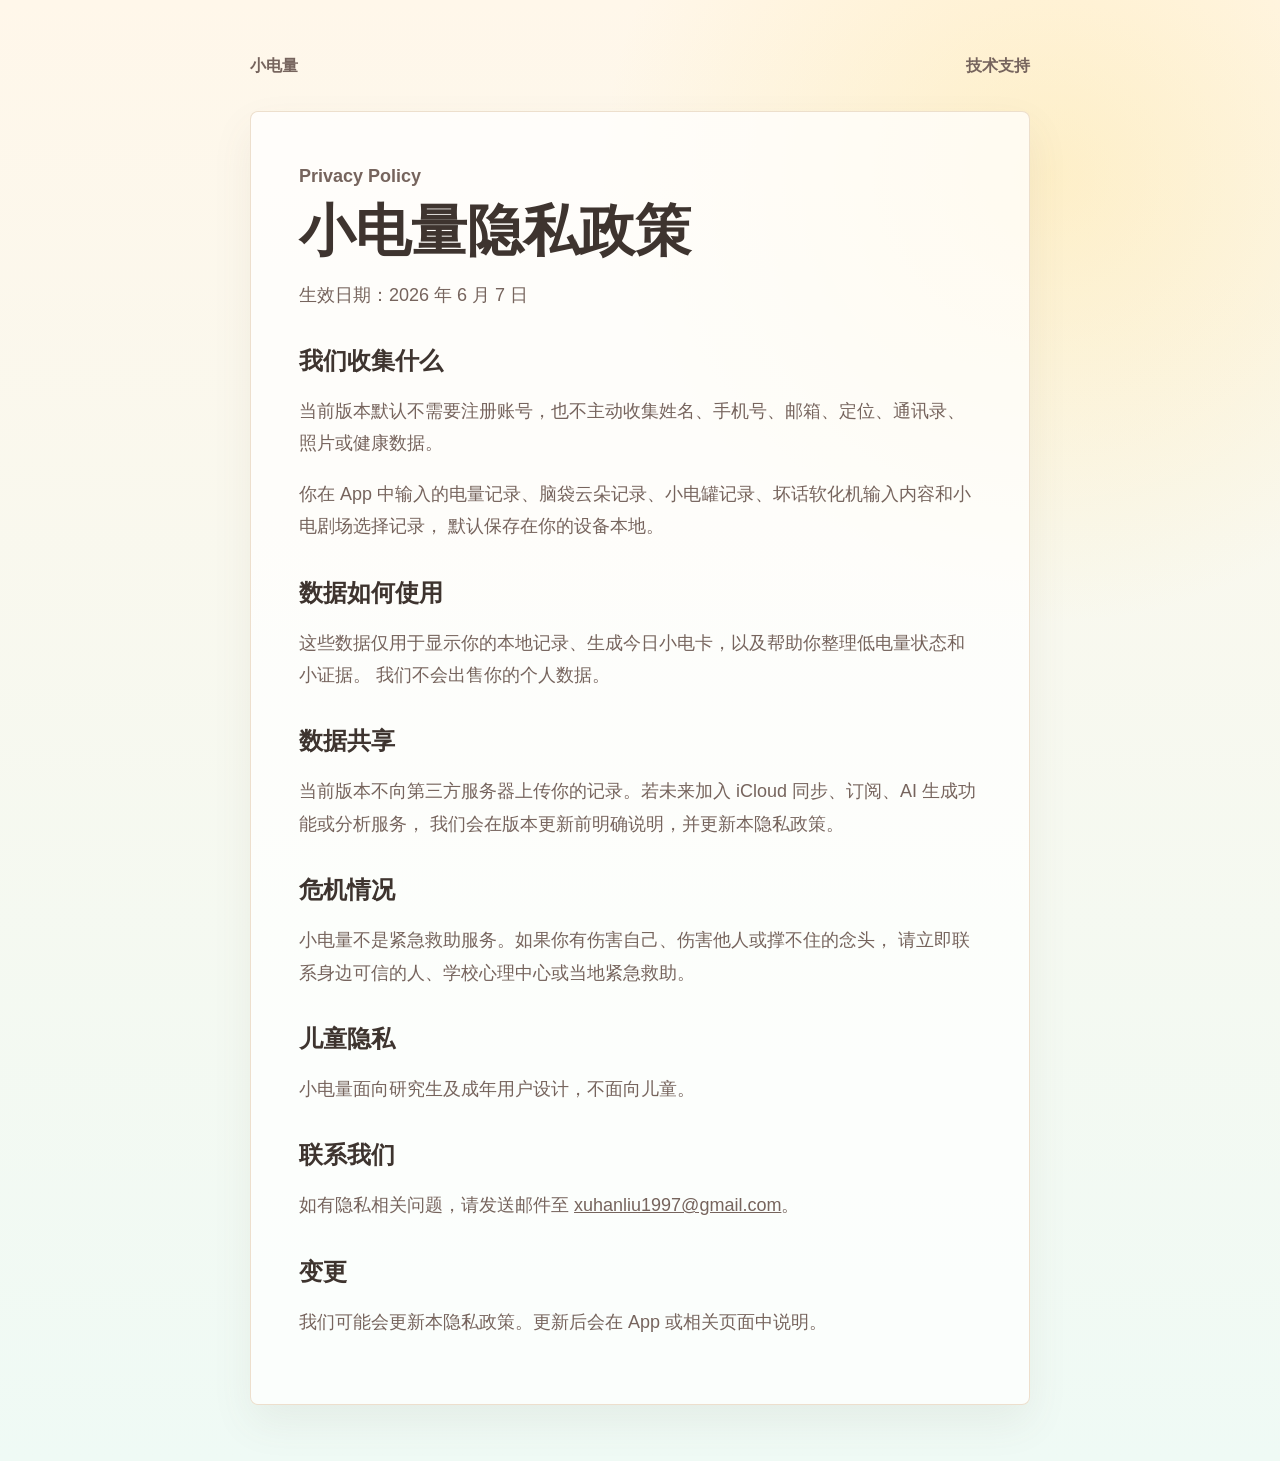
==== privacy.html @ ebfe357f "Add XiaoDianLi support site" ====
<!doctype html>
<html lang="zh-Hans">
  <head>
    <meta charset="utf-8">
    <meta name="viewport" content="width=device-width, initial-scale=1">
    <title>小电量隐私政策</title>
    <meta name="description" content="小电量 App 隐私政策。">
    <link rel="stylesheet" href="styles.css">
  </head>
  <body>
    <main class="page narrow">
      <nav class="topnav">
        <a href="index.html">小电量</a>
        <a href="support.html">技术支持</a>
      </nav>

      <article class="content">
        <p class="eyebrow">Privacy Policy</p>
        <h1>小电量隐私政策</h1>
        <p class="muted">生效日期：2026 年 6 月 7 日</p>

        <h2>我们收集什么</h2>
        <p>
          当前版本默认不需要注册账号，也不主动收集姓名、手机号、邮箱、定位、通讯录、照片或健康数据。
        </p>
        <p>
          你在 App 中输入的电量记录、脑袋云朵记录、小电罐记录、坏话软化机输入内容和小电剧场选择记录，
          默认保存在你的设备本地。
        </p>

        <h2>数据如何使用</h2>
        <p>
          这些数据仅用于显示你的本地记录、生成今日小电卡，以及帮助你整理低电量状态和小证据。
          我们不会出售你的个人数据。
        </p>

        <h2>数据共享</h2>
        <p>
          当前版本不向第三方服务器上传你的记录。若未来加入 iCloud 同步、订阅、AI 生成功能或分析服务，
          我们会在版本更新前明确说明，并更新本隐私政策。
        </p>

        <h2>危机情况</h2>
        <p>
          小电量不是紧急救助服务。如果你有伤害自己、伤害他人或撑不住的念头，
          请立即联系身边可信的人、学校心理中心或当地紧急救助。
        </p>

        <h2>儿童隐私</h2>
        <p>小电量面向研究生及成年用户设计，不面向儿童。</p>

        <h2>联系我们</h2>
        <p>
          如有隐私相关问题，请发送邮件至
          <a href="mailto:xuhanliu1997@gmail.com">xuhanliu1997@gmail.com</a>。
        </p>

        <h2>变更</h2>
        <p>我们可能会更新本隐私政策。更新后会在 App 或相关页面中说明。</p>
      </article>
    </main>
  </body>
</html>
---- styles.css ----
:root {
  color-scheme: light;
  --ink: #3e342f;
  --soft-ink: #76645d;
  --paper: #fffaf2;
  --card: #ffffff;
  --line: #ecdcc8;
  --mint: #dff5ec;
  --peach: #ffe7df;
  --honey: #ffe08a;
  --button: #6d5a51;
}

* {
  box-sizing: border-box;
}

body {
  margin: 0;
  min-height: 100vh;
  font-family: -apple-system, BlinkMacSystemFont, "Hiragino Sans GB", "PingFang SC", "Microsoft YaHei", sans-serif;
  background:
    radial-gradient(circle at 82% 12%, rgba(255, 224, 138, 0.36), transparent 28rem),
    linear-gradient(180deg, #fff7ea 0%, #effaf5 100%);
  color: var(--ink);
}

a {
  color: inherit;
}

.page {
  width: min(1040px, calc(100% - 32px));
  margin: 0 auto;
  padding: 56px 0;
}

.narrow {
  width: min(780px, calc(100% - 32px));
}

.hero {
  min-height: calc(100vh - 112px);
  display: flex;
  flex-direction: column;
  justify-content: center;
  gap: 28px;
}

.brand {
  display: flex;
  align-items: center;
  gap: 20px;
}

.brand img {
  width: 92px;
  height: 92px;
  border-radius: 24px;
  box-shadow: 0 16px 34px rgba(90, 70, 55, 0.16);
}

.eyebrow {
  margin: 0 0 10px;
  color: var(--soft-ink);
  font-weight: 700;
  letter-spacing: 0;
}

h1 {
  margin: 0;
  font-size: clamp(44px, 8vw, 92px);
  line-height: 1.04;
  letter-spacing: 0;
}

.lead {
  max-width: 760px;
  margin: 0;
  font-size: 30px;
  line-height: 1.45;
  color: var(--soft-ink);
}

.actions {
  display: flex;
  flex-wrap: wrap;
  gap: 12px;
}

.actions a,
.topnav a {
  text-decoration: none;
  font-weight: 800;
}

.actions a {
  display: inline-flex;
  min-height: 48px;
  align-items: center;
  border-radius: 24px;
  padding: 0 22px;
  background: var(--button);
  color: #fffaf2;
}

.actions a + a {
  background: #fff;
  color: var(--ink);
  border: 1px solid var(--line);
}

.topnav {
  display: flex;
  justify-content: space-between;
  gap: 16px;
  margin-bottom: 34px;
  color: var(--soft-ink);
}

.content {
  background: rgba(255, 255, 255, 0.72);
  border: 1px solid rgba(236, 220, 200, 0.9);
  border-radius: 8px;
  padding: clamp(24px, 5vw, 48px);
  box-shadow: 0 18px 42px rgba(103, 84, 76, 0.08);
}

.content h1 {
  font-size: clamp(34px, 6vw, 56px);
}

.content h2 {
  margin: 34px 0 12px;
  font-size: 24px;
  letter-spacing: 0;
}

.content p,
.features {
  font-size: 18px;
  line-height: 1.8;
  color: var(--soft-ink);
}

.features {
  display: grid;
  gap: 10px;
  margin: 24px 0;
  padding-left: 22px;
}

.note {
  padding: 16px 18px;
  border-radius: 8px;
  background: var(--mint);
}

.muted {
  color: #9a887f;
}

.support-box {
  margin: 26px 0;
  padding: 22px;
  border-radius: 8px;
  background: var(--peach);
  border: 1px solid #f0cfc4;
}

.support-box p {
  margin: 0 0 6px;
  font-size: 15px;
  font-weight: 800;
}

.support-box a {
  font-size: 20px;
  font-weight: 800;
}

@media (max-width: 640px) {
  .page {
    padding: 32px 0;
  }

  .hero {
    min-height: calc(100vh - 64px);
  }

  .brand {
    align-items: flex-start;
  }

  .brand img {
    width: 72px;
    height: 72px;
    border-radius: 20px;
  }

  .lead {
    font-size: 23px;
  }
}
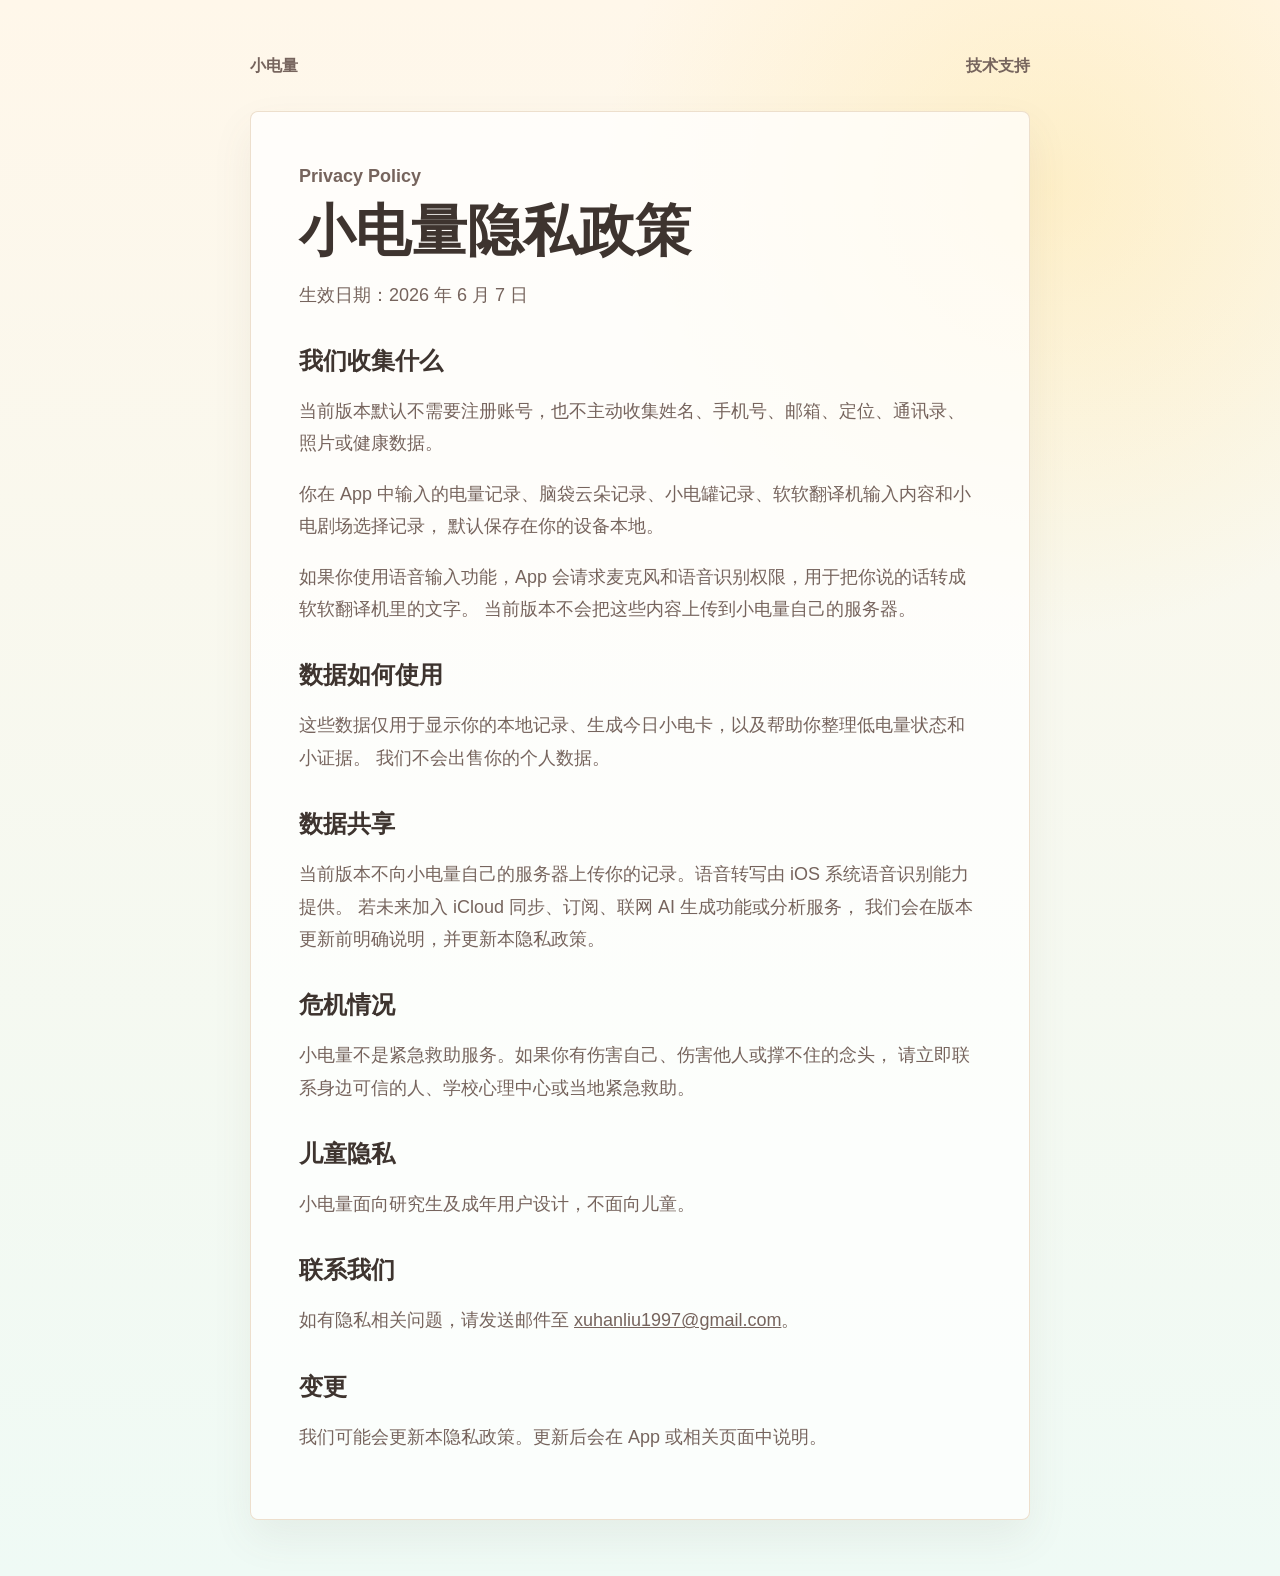
==== commit 15e1569f: "Update privacy text for voice input" ====
--- a/privacy.html
+++ b/privacy.html
@@ -24,8 +24,12 @@
           当前版本默认不需要注册账号，也不主动收集姓名、手机号、邮箱、定位、通讯录、照片或健康数据。
         </p>
         <p>
-          你在 App 中输入的电量记录、脑袋云朵记录、小电罐记录、坏话软化机输入内容和小电剧场选择记录，
+          你在 App 中输入的电量记录、脑袋云朵记录、小电罐记录、软软翻译机输入内容和小电剧场选择记录，
           默认保存在你的设备本地。
+        </p>
+        <p>
+          如果你使用语音输入功能，App 会请求麦克风和语音识别权限，用于把你说的话转成软软翻译机里的文字。
+          当前版本不会把这些内容上传到小电量自己的服务器。
         </p>
 
         <h2>数据如何使用</h2>
@@ -36,7 +40,8 @@
 
         <h2>数据共享</h2>
         <p>
-          当前版本不向第三方服务器上传你的记录。若未来加入 iCloud 同步、订阅、AI 生成功能或分析服务，
+          当前版本不向小电量自己的服务器上传你的记录。语音转写由 iOS 系统语音识别能力提供。
+          若未来加入 iCloud 同步、订阅、联网 AI 生成功能或分析服务，
           我们会在版本更新前明确说明，并更新本隐私政策。
         </p>
 
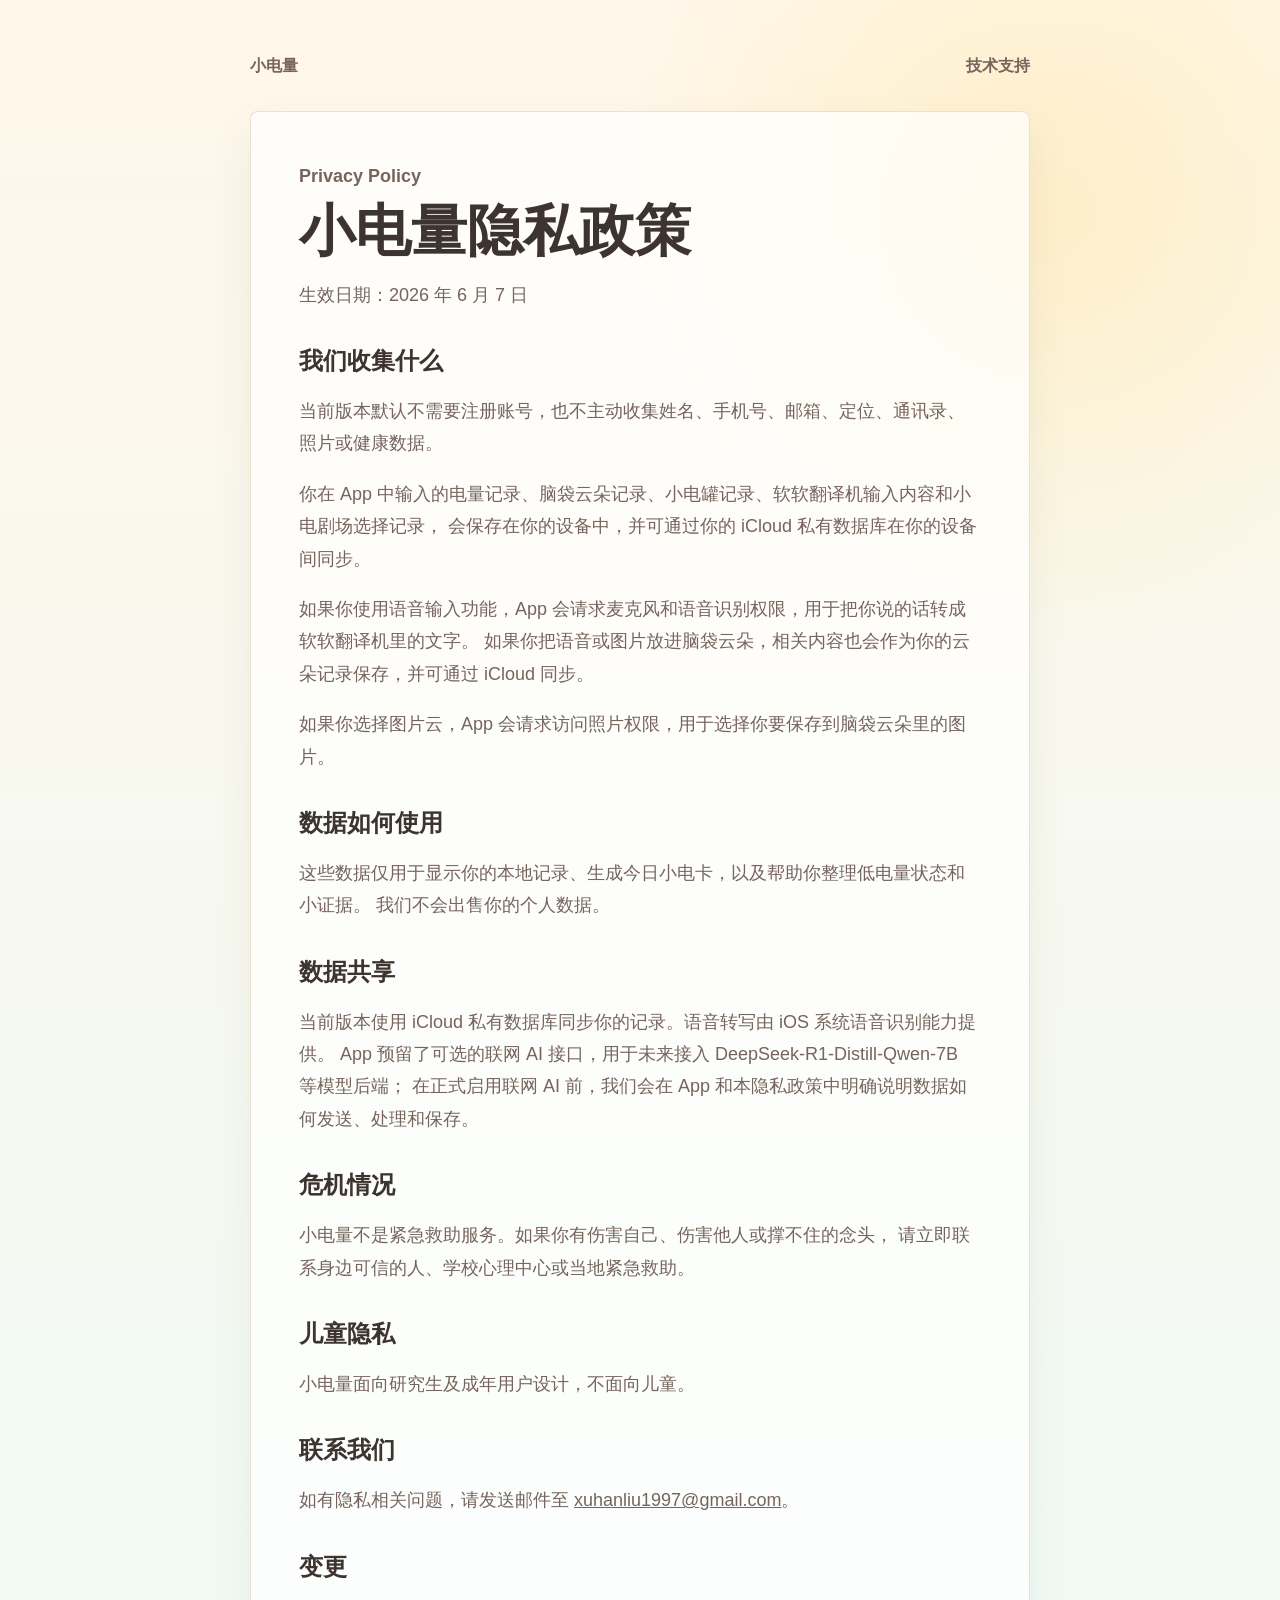
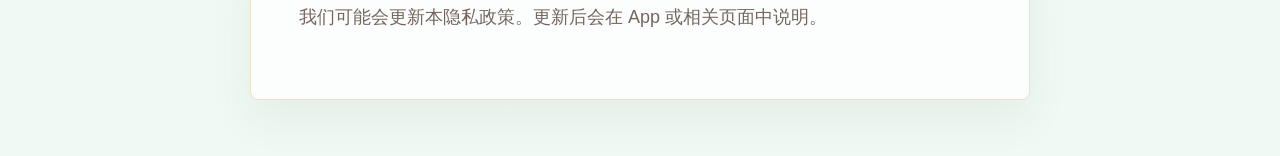
==== commit d555abcb: "Document iCloud cloud notes and media input" ====
--- a/privacy.html
+++ b/privacy.html
@@ -25,11 +25,14 @@
         </p>
         <p>
           你在 App 中输入的电量记录、脑袋云朵记录、小电罐记录、软软翻译机输入内容和小电剧场选择记录，
-          默认保存在你的设备本地。
+          会保存在你的设备中，并可通过你的 iCloud 私有数据库在你的设备间同步。
         </p>
         <p>
           如果你使用语音输入功能，App 会请求麦克风和语音识别权限，用于把你说的话转成软软翻译机里的文字。
-          当前版本不会把这些内容上传到小电量自己的服务器。
+          如果你把语音或图片放进脑袋云朵，相关内容也会作为你的云朵记录保存，并可通过 iCloud 同步。
+        </p>
+        <p>
+          如果你选择图片云，App 会请求访问照片权限，用于选择你要保存到脑袋云朵里的图片。
         </p>
 
         <h2>数据如何使用</h2>
@@ -40,9 +43,9 @@
 
         <h2>数据共享</h2>
         <p>
-          当前版本不向小电量自己的服务器上传你的记录。语音转写由 iOS 系统语音识别能力提供。
-          若未来加入 iCloud 同步、订阅、联网 AI 生成功能或分析服务，
-          我们会在版本更新前明确说明，并更新本隐私政策。
+          当前版本使用 iCloud 私有数据库同步你的记录。语音转写由 iOS 系统语音识别能力提供。
+          App 预留了可选的联网 AI 接口，用于未来接入 DeepSeek-R1-Distill-Qwen-7B 等模型后端；
+          在正式启用联网 AI 前，我们会在 App 和本隐私政策中明确说明数据如何发送、处理和保存。
         </p>
 
         <h2>危机情况</h2>
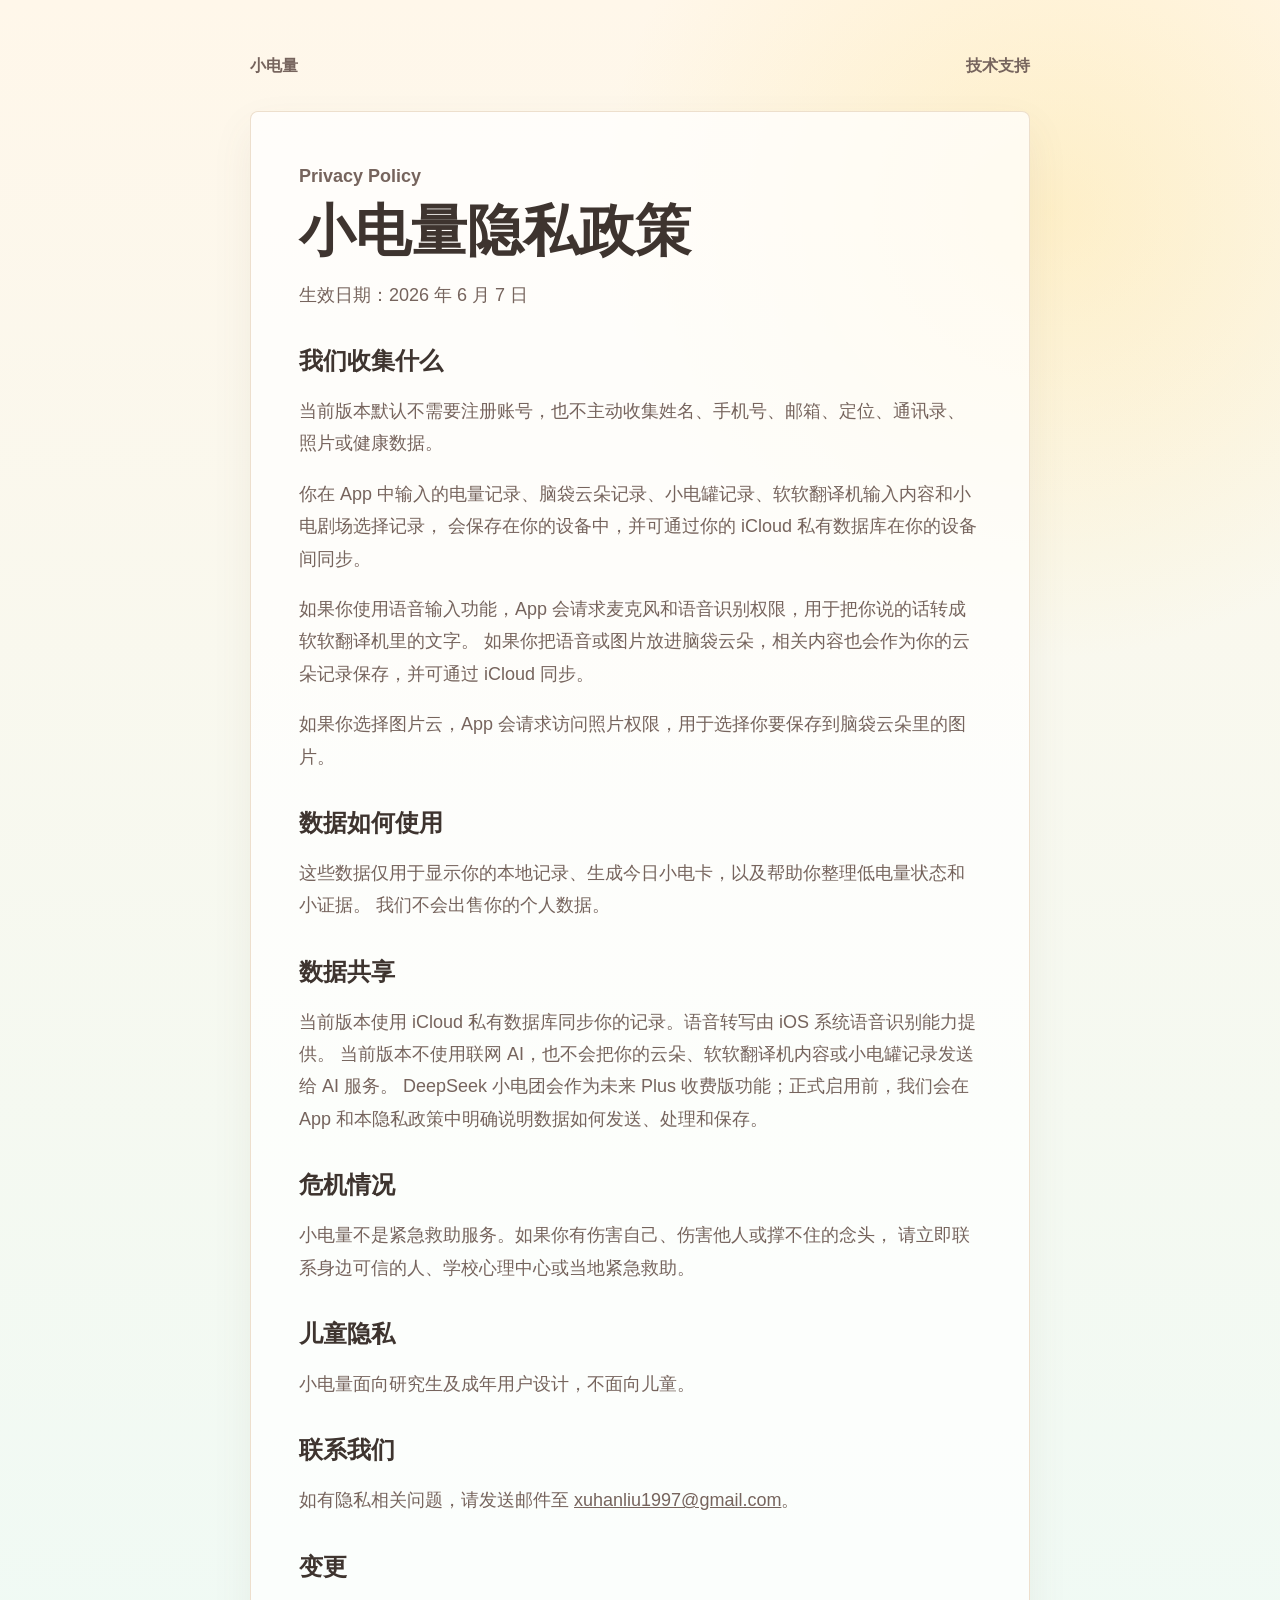
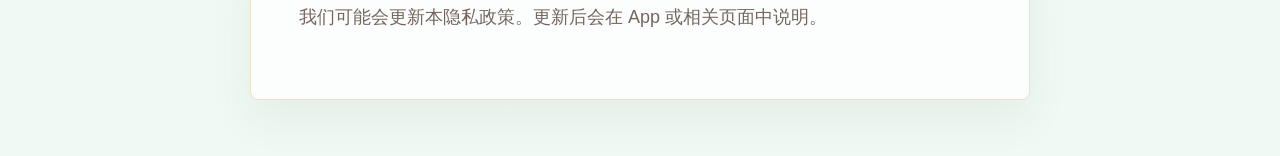
==== commit 85df4b3b: "Clarify AI is future Plus feature" ====
--- a/privacy.html
+++ b/privacy.html
@@ -44,8 +44,8 @@
         <h2>数据共享</h2>
         <p>
           当前版本使用 iCloud 私有数据库同步你的记录。语音转写由 iOS 系统语音识别能力提供。
-          App 预留了可选的联网 AI 接口，用于未来接入 DeepSeek-R1-Distill-Qwen-7B 等模型后端；
-          在正式启用联网 AI 前，我们会在 App 和本隐私政策中明确说明数据如何发送、处理和保存。
+          当前版本不使用联网 AI，也不会把你的云朵、软软翻译机内容或小电罐记录发送给 AI 服务。
+          DeepSeek 小电团会作为未来 Plus 收费版功能；正式启用前，我们会在 App 和本隐私政策中明确说明数据如何发送、处理和保存。
         </p>
 
         <h2>危机情况</h2>
